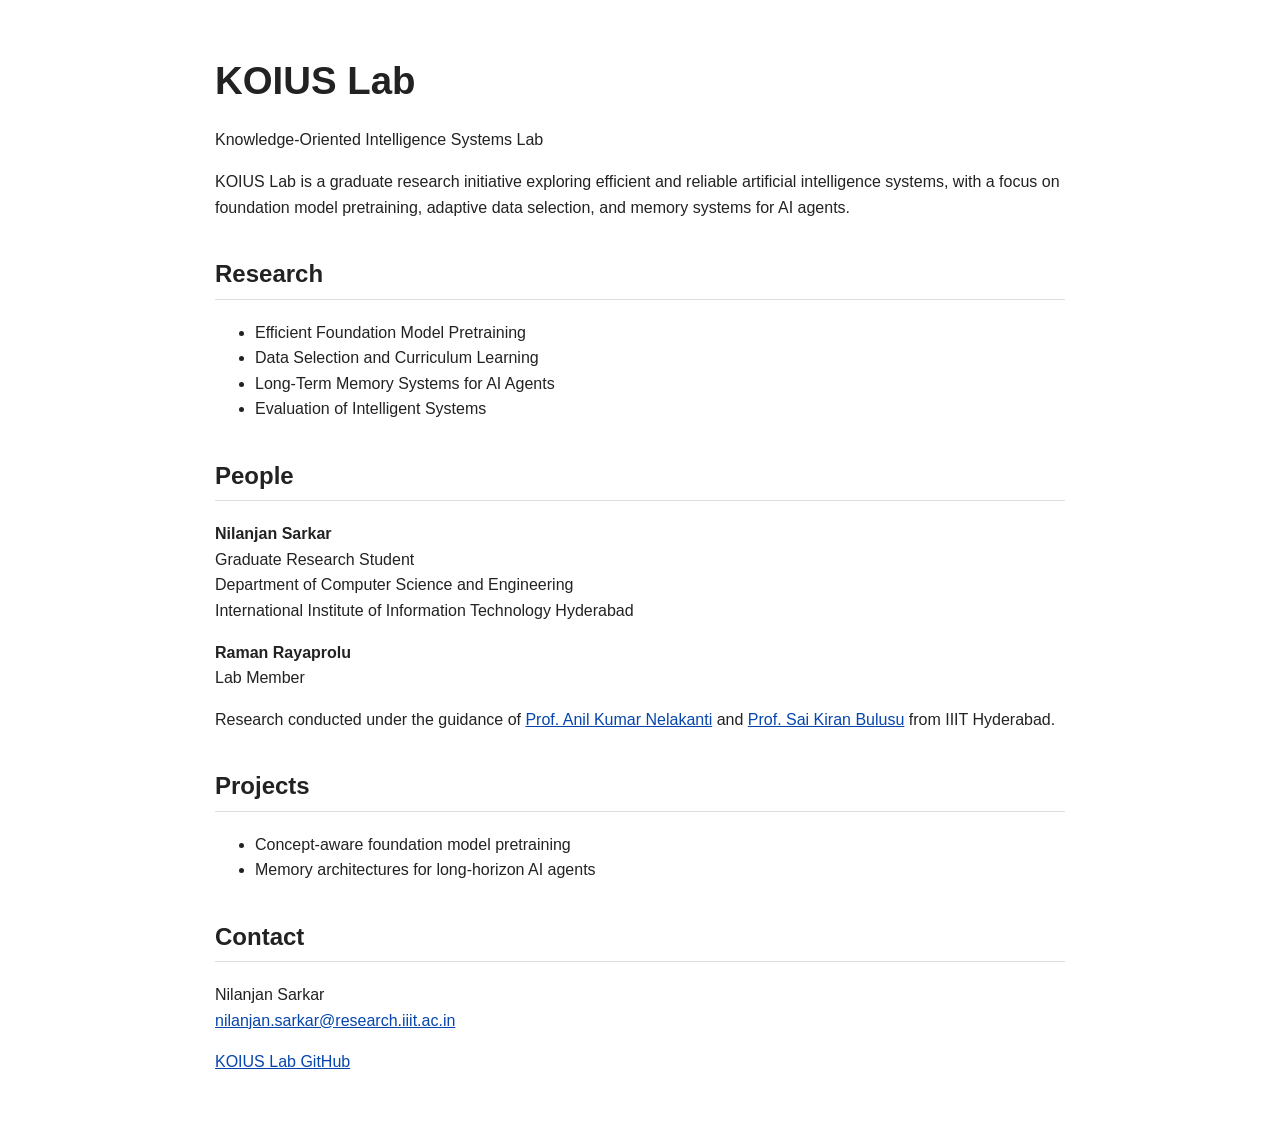
==== index.html @ c7ffd49b "Add public research contact email" ====
<!DOCTYPE html>
<html lang="en">
<head>
<meta charset="UTF-8">
<meta name="viewport" content="width=device-width, initial-scale=1.0">
<title>KOIUS Lab</title>
<link rel="stylesheet" href="style.css">
</head>
<body>
<main>
<h1>KOIUS Lab</h1>
<p>Knowledge-Oriented Intelligence Systems Lab</p>

<p>KOIUS Lab is a graduate research initiative exploring efficient and reliable artificial intelligence systems, with a focus on foundation model pretraining, adaptive data selection, and memory systems for AI agents.</p>

<h2>Research</h2>
<ul>
<li>Efficient Foundation Model Pretraining</li>
<li>Data Selection and Curriculum Learning</li>
<li>Long-Term Memory Systems for AI Agents</li>
<li>Evaluation of Intelligent Systems</li>
</ul>

<h2>People</h2>
<p><b>Nilanjan Sarkar</b><br>Graduate Research Student<br>Department of Computer Science and Engineering<br>International Institute of Information Technology Hyderabad</p>
<p><b>Raman Rayaprolu</b><br>Lab Member</p>

<p>Research conducted under the guidance of <a href="https://www.iiit.ac.in/faculty/anil-nelakanti/">Prof. Anil Kumar Nelakanti</a> and <a href="https://www.iiit.ac.in/faculty/saikiran-bulusu/">Prof. Sai Kiran Bulusu</a> from IIIT Hyderabad.</p>

<h2>Projects</h2>
<ul>
<li>Concept-aware foundation model pretraining</li>
<li>Memory architectures for long-horizon AI agents</li>
</ul>

<h2>Contact</h2>
<p>Nilanjan Sarkar<br>
<a href="mailto:nilanjan.sarkar@research.iiit.ac.in">nilanjan.sarkar@research.iiit.ac.in</a></p>

<p><a href="https://github.com/koius-lab">KOIUS Lab GitHub</a></p>
</main>
</body>
</html>
---- style.css ----
body {
    font-family: Arial, Helvetica, sans-serif;
    max-width: 850px;
    margin: 50px auto;
    padding: 0 25px;
    line-height: 1.6;
    color: #222;
}

h1 {
    font-size: 2.4rem;
    margin-bottom: 0;
}

h2 {
    margin-top: 35px;
    border-bottom: 1px solid #ddd;
    padding-bottom: 5px;
}

a {
    color: #0645ad;
}

.subtitle {
    color: #555;
}
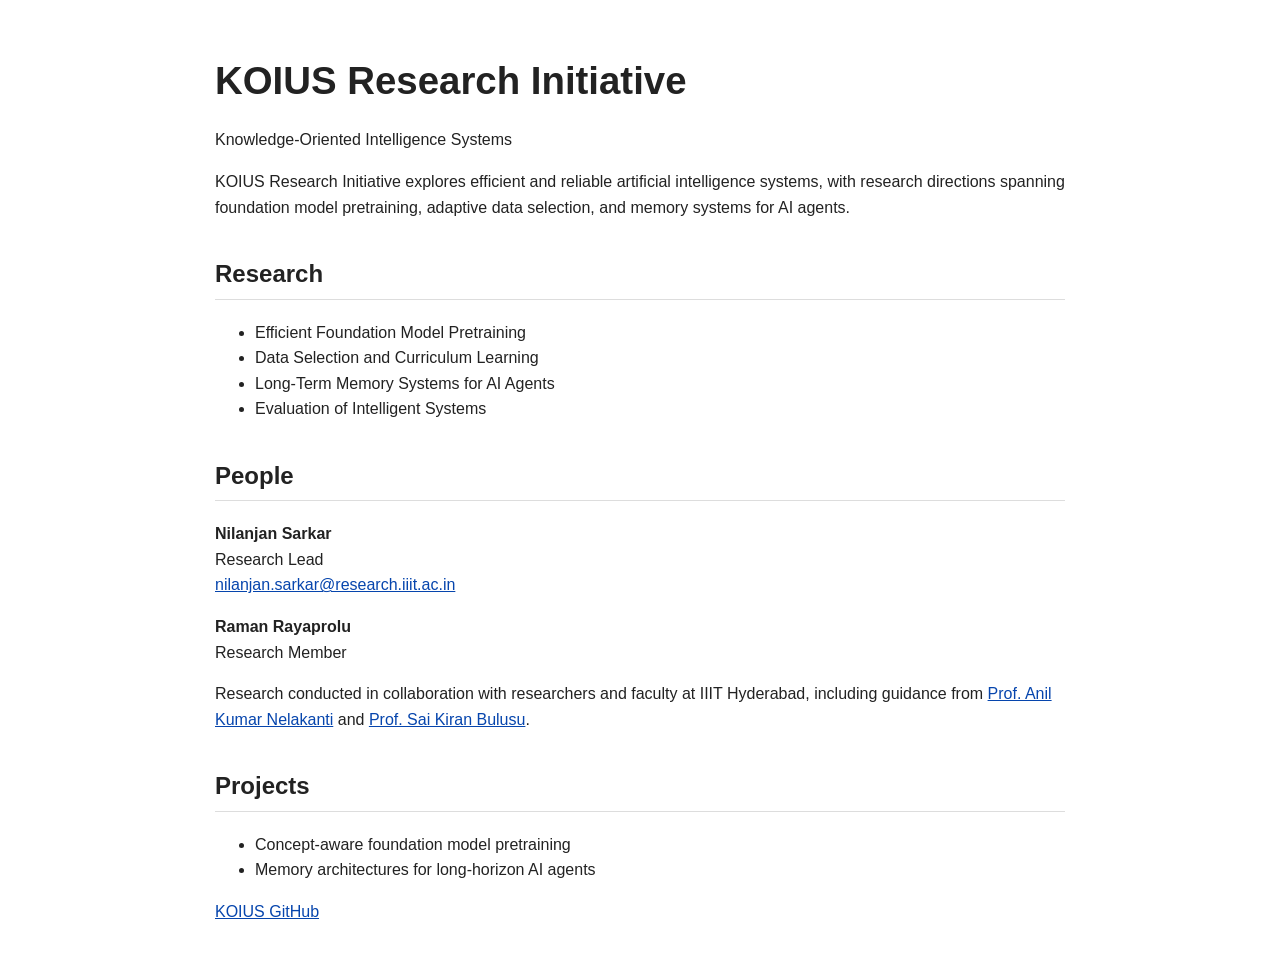
==== commit 7ca6aeff: "Update KOIUS identity as research initiative" ====
--- a/index.html
+++ b/index.html
@@ -3,15 +3,21 @@
 <head>
 <meta charset="UTF-8">
 <meta name="viewport" content="width=device-width, initial-scale=1.0">
-<title>KOIUS Lab</title>
+<title>KOIUS Research Initiative</title>
+<meta name="author" content="Nilanjan Sarkar">
+<meta name="description" content="KOIUS Research Initiative explores efficient foundation model pretraining, adaptive data selection, and memory systems for AI agents.">
 <link rel="stylesheet" href="style.css">
 </head>
 <body>
 <main>
-<h1>KOIUS Lab</h1>
-<p>Knowledge-Oriented Intelligence Systems Lab</p>
+<h1>KOIUS Research Initiative</h1>
+<p>Knowledge-Oriented Intelligence Systems</p>
 
-<p>KOIUS Lab is a graduate research initiative exploring efficient and reliable artificial intelligence systems, with a focus on foundation model pretraining, adaptive data selection, and memory systems for AI agents.</p>
+<p>
+KOIUS Research Initiative explores efficient and reliable artificial intelligence systems,
+with research directions spanning foundation model pretraining, adaptive data selection,
+and memory systems for AI agents.
+</p>
 
 <h2>Research</h2>
 <ul>
@@ -22,10 +28,19 @@
 </ul>
 
 <h2>People</h2>
-<p><b>Nilanjan Sarkar</b><br>Graduate Research Student<br>Department of Computer Science and Engineering<br>International Institute of Information Technology Hyderabad</p>
-<p><b>Raman Rayaprolu</b><br>Lab Member</p>
+<p><b>Nilanjan Sarkar</b><br>
+Research Lead<br>
+<a href="mailto:nilanjan.sarkar@research.iiit.ac.in">nilanjan.sarkar@research.iiit.ac.in</a></p>
 
-<p>Research conducted under the guidance of <a href="https://www.iiit.ac.in/faculty/anil-nelakanti/">Prof. Anil Kumar Nelakanti</a> and <a href="https://www.iiit.ac.in/faculty/saikiran-bulusu/">Prof. Sai Kiran Bulusu</a> from IIIT Hyderabad.</p>
+<p><b>Raman Rayaprolu</b><br>Research Member</p>
+
+<p>
+Research conducted in collaboration with researchers and faculty at IIIT Hyderabad,
+including guidance from
+<a href="https://www.iiit.ac.in/faculty/anil-nelakanti/">Prof. Anil Kumar Nelakanti</a>
+and
+<a href="https://www.iiit.ac.in/faculty/saikiran-bulusu/">Prof. Sai Kiran Bulusu</a>.
+</p>
 
 <h2>Projects</h2>
 <ul>
@@ -33,11 +48,7 @@
 <li>Memory architectures for long-horizon AI agents</li>
 </ul>
 
-<h2>Contact</h2>
-<p>Nilanjan Sarkar<br>
-<a href="mailto:nilanjan.sarkar@research.iiit.ac.in">nilanjan.sarkar@research.iiit.ac.in</a></p>
-
-<p><a href="https://github.com/koius-lab">KOIUS Lab GitHub</a></p>
+<p><a href="https://github.com/koius-lab">KOIUS GitHub</a></p>
 </main>
 </body>
 </html>
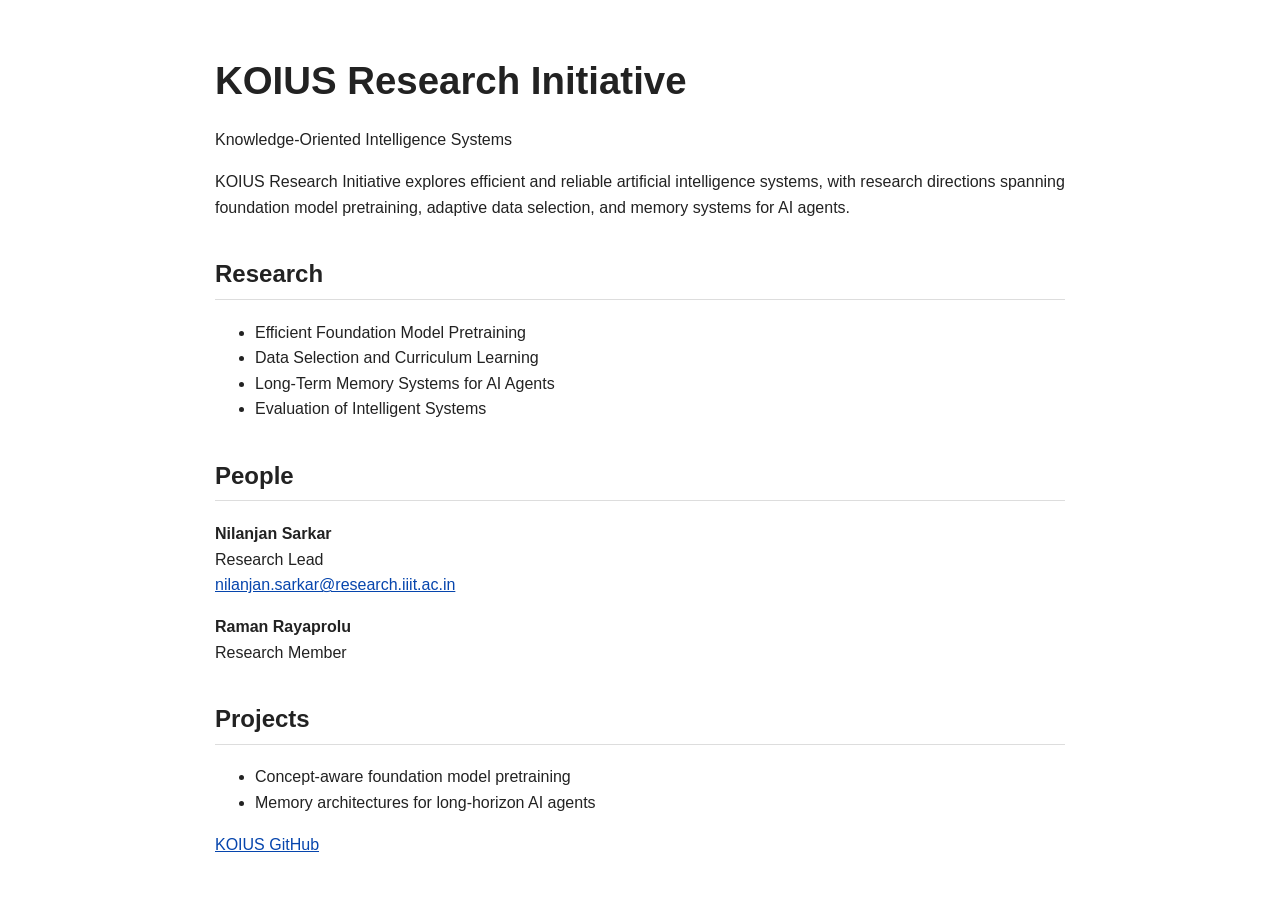
==== commit c6917937: "Remove faculty references from KOIUS homepage" ====
--- a/index.html
+++ b/index.html
@@ -34,14 +34,6 @@
 
 <p><b>Raman Rayaprolu</b><br>Research Member</p>
 
-<p>
-Research conducted in collaboration with researchers and faculty at IIIT Hyderabad,
-including guidance from
-<a href="https://www.iiit.ac.in/faculty/anil-nelakanti/">Prof. Anil Kumar Nelakanti</a>
-and
-<a href="https://www.iiit.ac.in/faculty/saikiran-bulusu/">Prof. Sai Kiran Bulusu</a>.
-</p>
-
 <h2>Projects</h2>
 <ul>
 <li>Concept-aware foundation model pretraining</li>
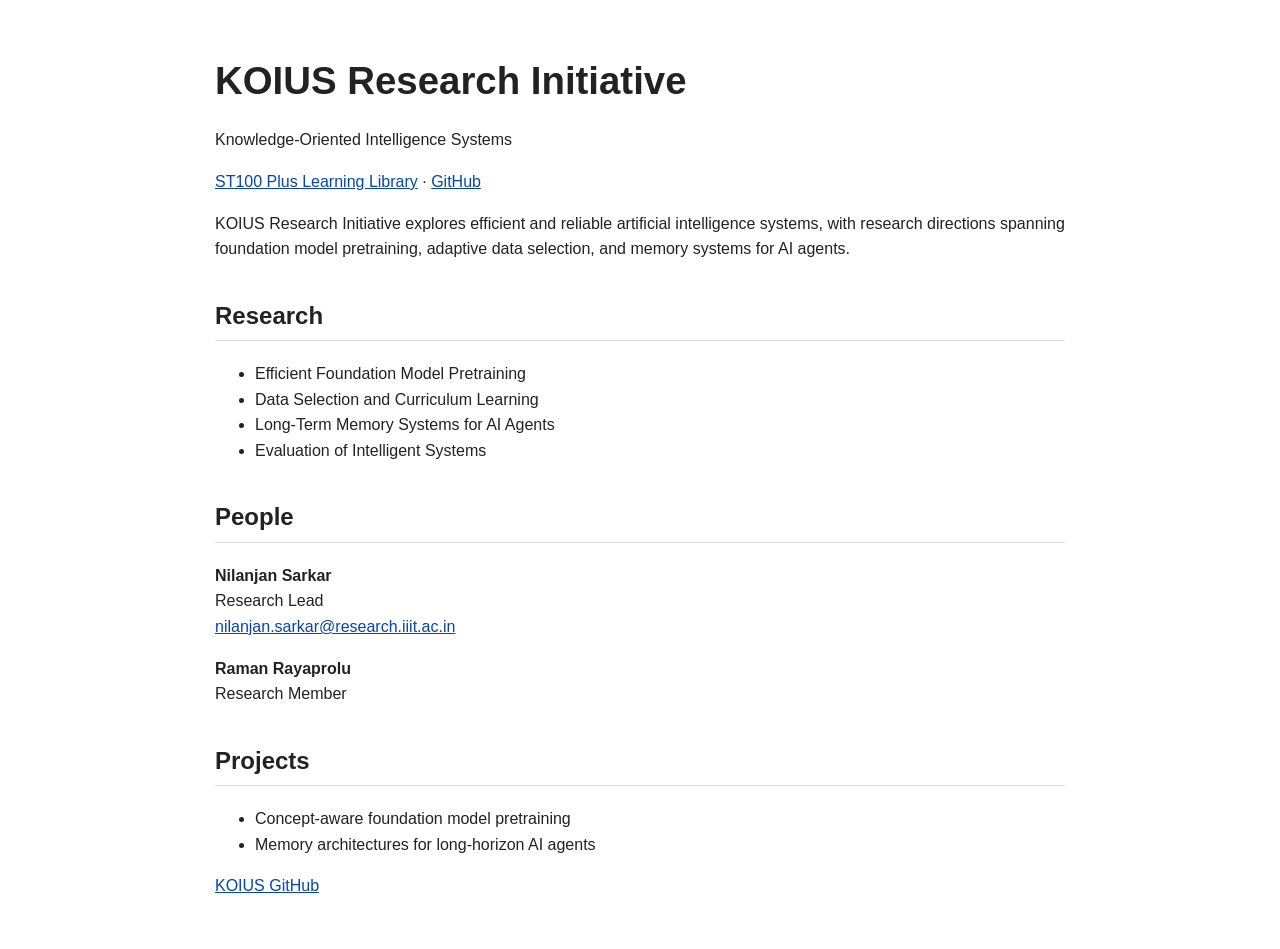
==== commit 4e2bd1d8: "Add ST100 Plus learning library to KOIUS navigation" ====
--- a/index.html
+++ b/index.html
@@ -12,6 +12,9 @@
 <main>
 <h1>KOIUS Research Initiative</h1>
 <p>Knowledge-Oriented Intelligence Systems</p>
+<nav aria-label="Site navigation">
+<p><a href="https://nilansa.github.io/" rel="noopener noreferrer">ST100 Plus Learning Library</a> · <a href="https://github.com/koius-lab" rel="noopener noreferrer">GitHub</a></p>
+</nav>
 
 <p>
 KOIUS Research Initiative explores efficient and reliable artificial intelligence systems,
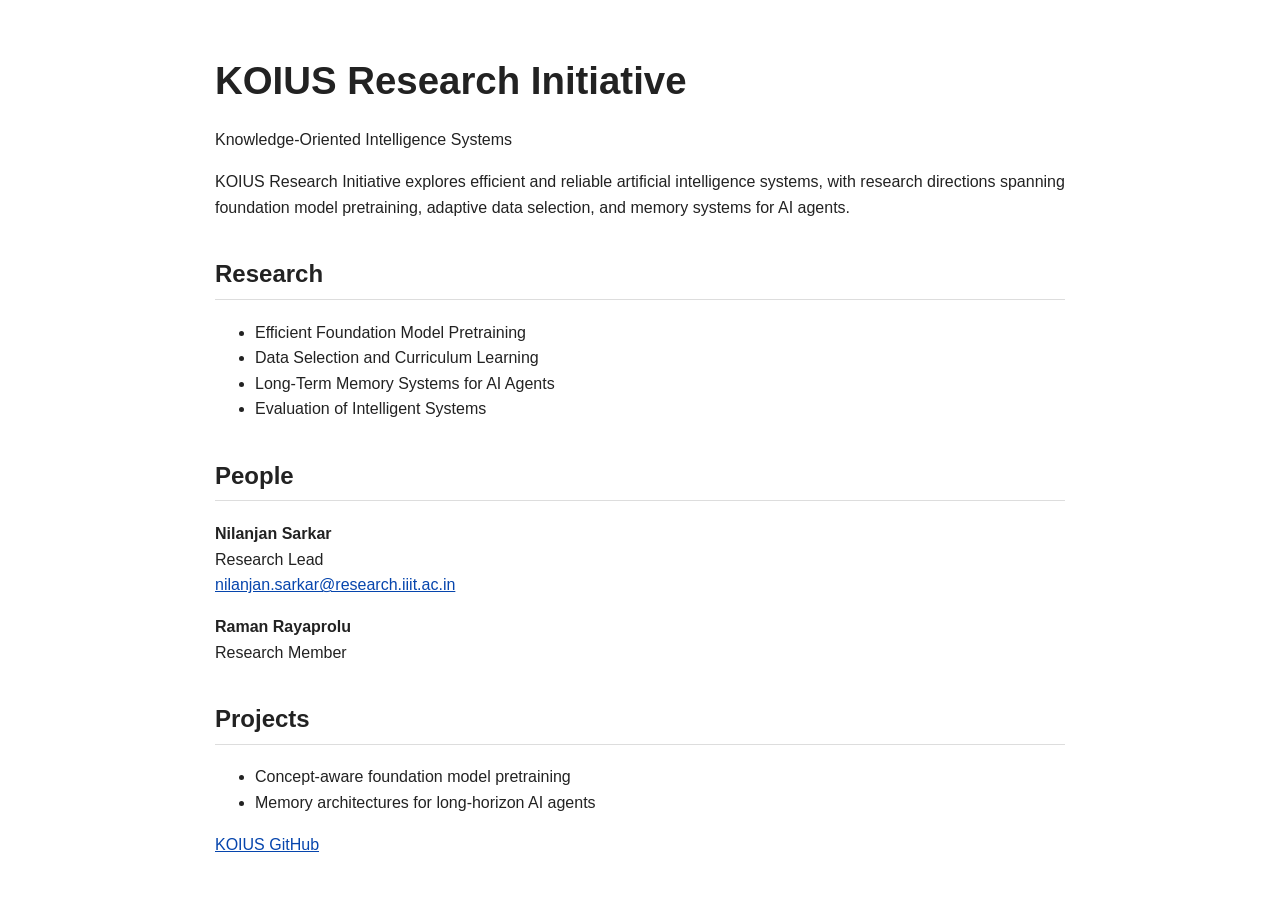
==== commit dec25cd6: "Remove ST100 library link from KOIUS lab homepage" ====
--- a/index.html
+++ b/index.html
@@ -12,9 +12,6 @@
 <main>
 <h1>KOIUS Research Initiative</h1>
 <p>Knowledge-Oriented Intelligence Systems</p>
-<nav aria-label="Site navigation">
-<p><a href="https://nilansa.github.io/" rel="noopener noreferrer">ST100 Plus Learning Library</a> · <a href="https://github.com/koius-lab" rel="noopener noreferrer">GitHub</a></p>
-</nav>
 
 <p>
 KOIUS Research Initiative explores efficient and reliable artificial intelligence systems,
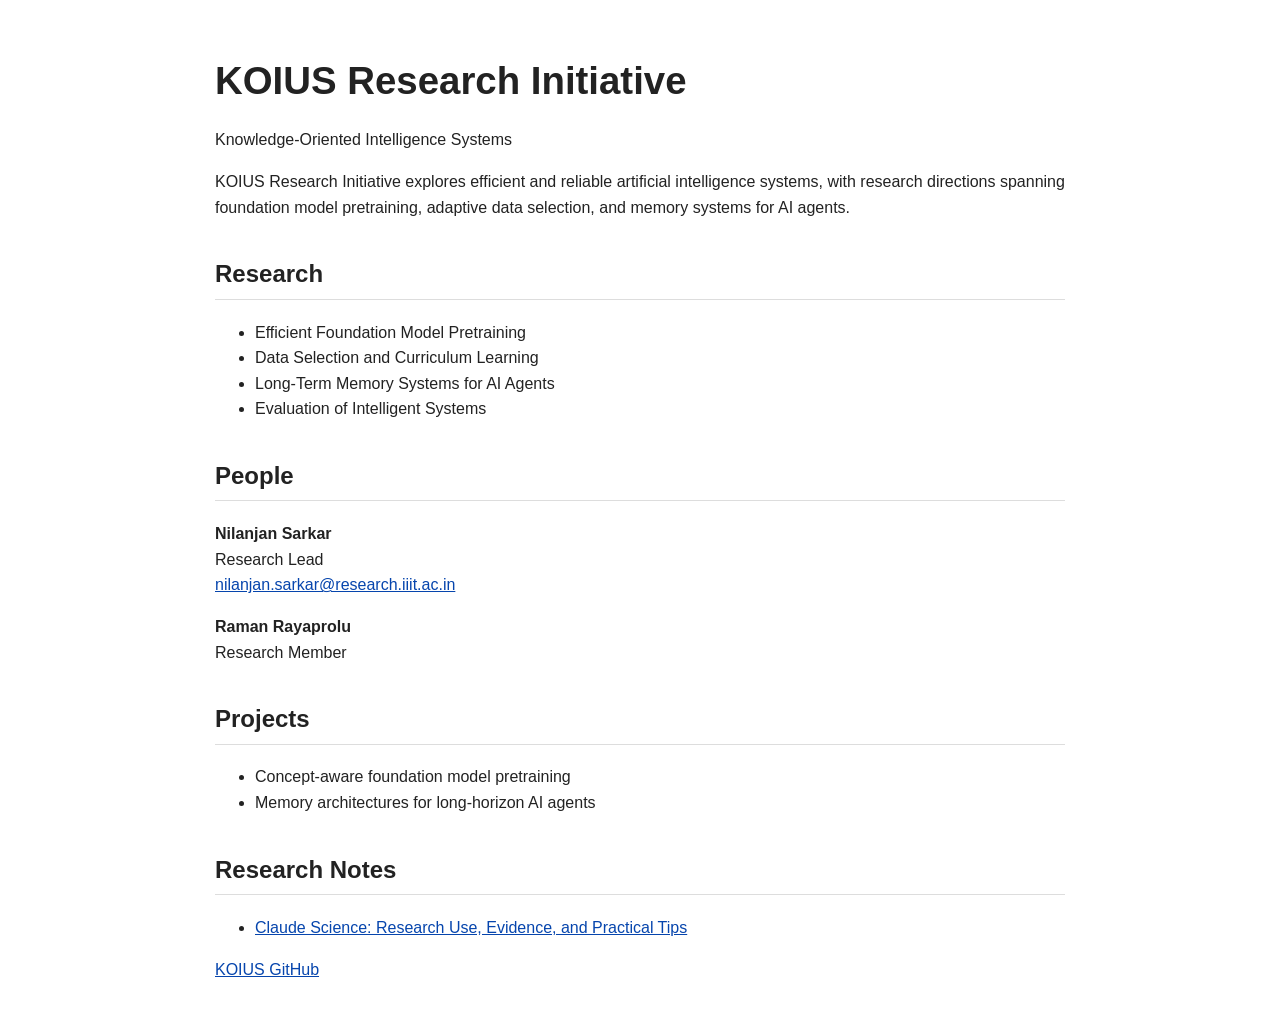
==== commit 24aaee0c: "Link Claude Science research notes from KOIUS homepage" ====
--- a/index.html
+++ b/index.html
@@ -40,6 +40,11 @@
 <li>Memory architectures for long-horizon AI agents</li>
 </ul>
 
+<h2>Research Notes</h2>
+<ul>
+<li><a href="claude-science/">Claude Science: Research Use, Evidence, and Practical Tips</a></li>
+</ul>
+
 <p><a href="https://github.com/koius-lab">KOIUS GitHub</a></p>
 </main>
 </body>
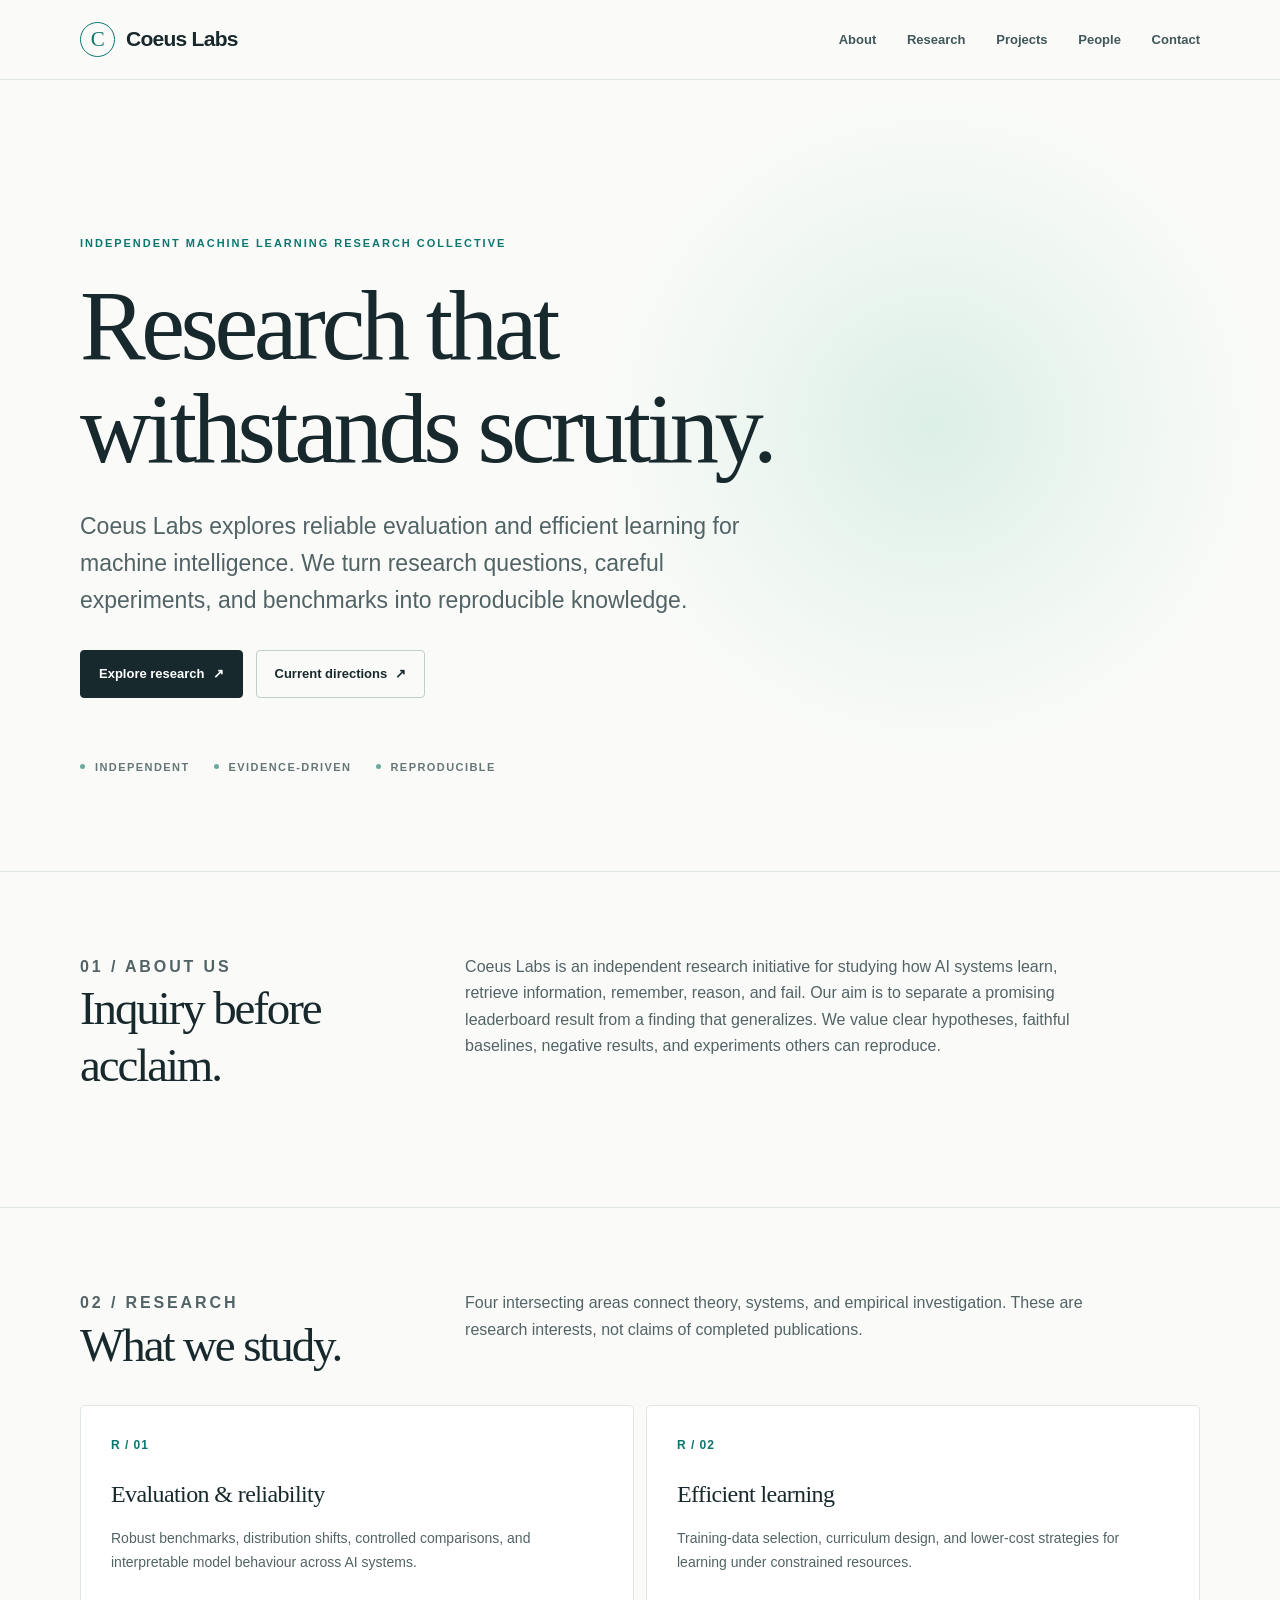
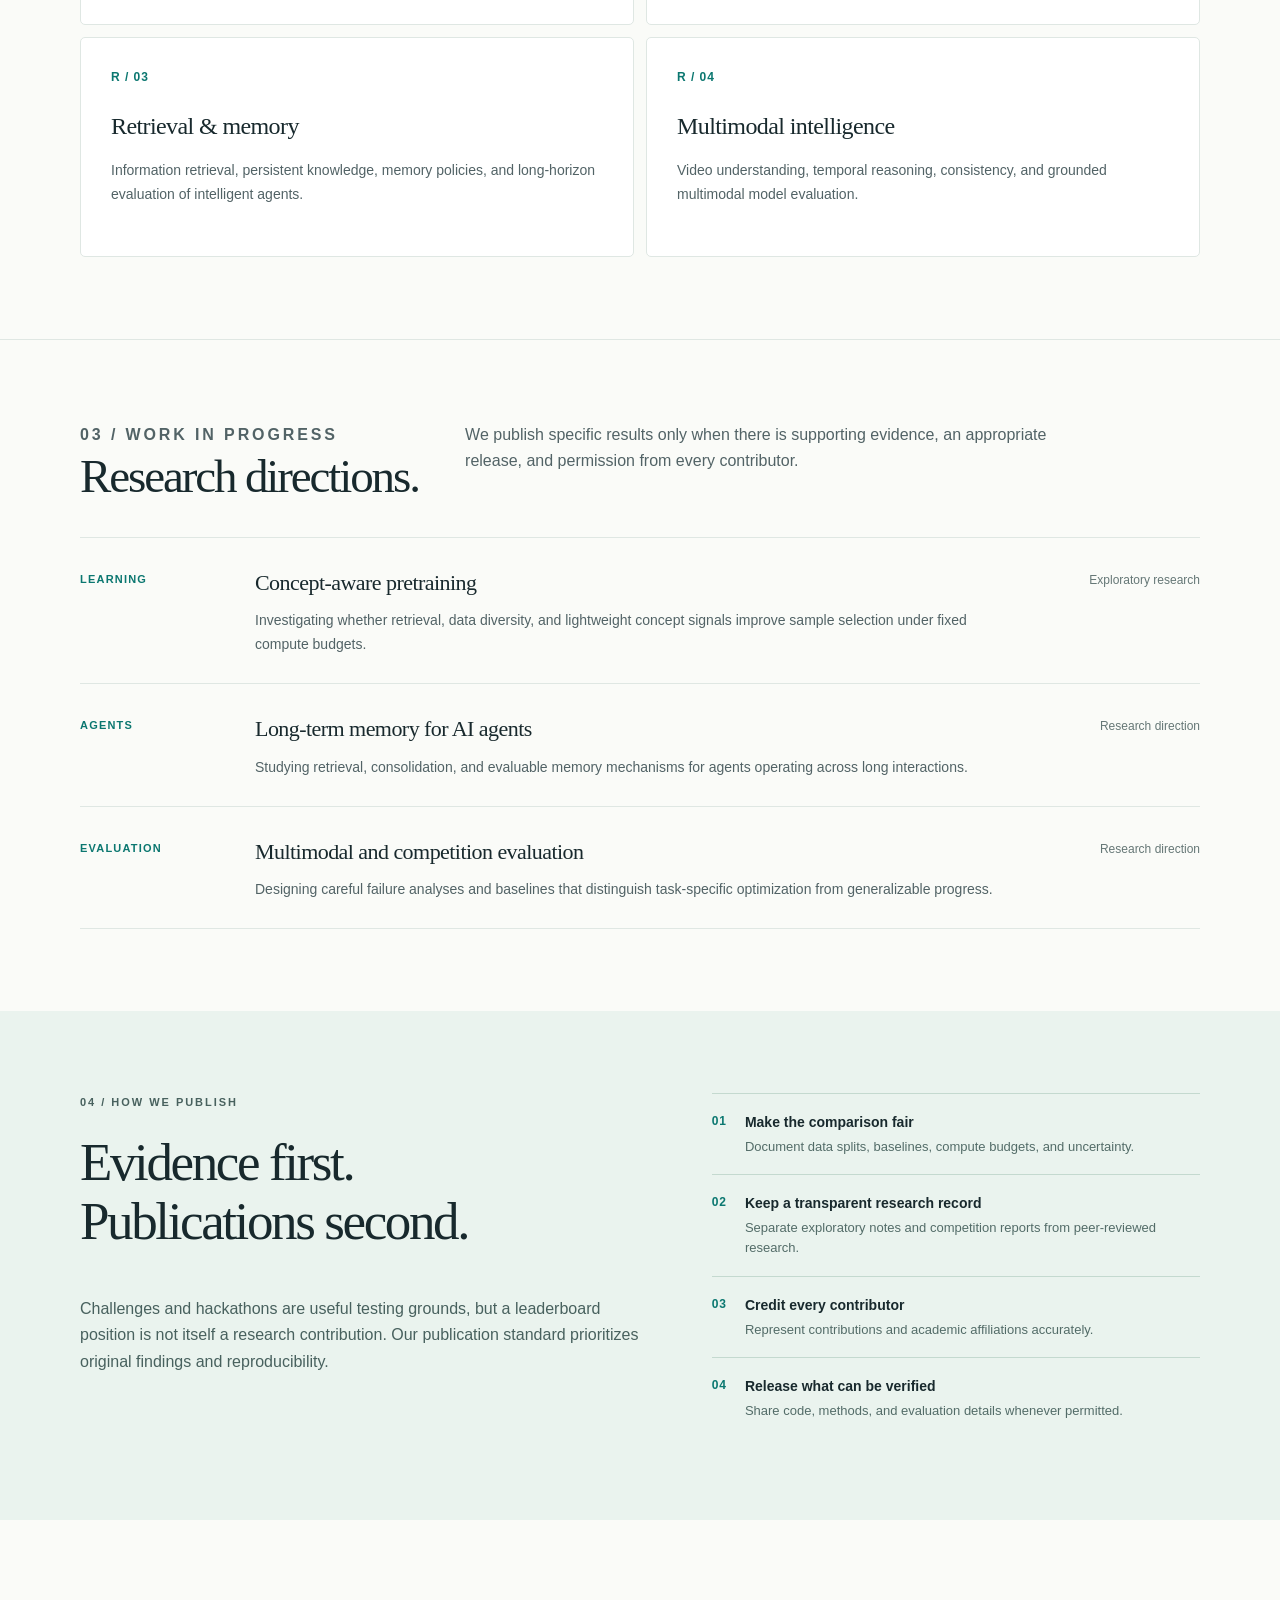
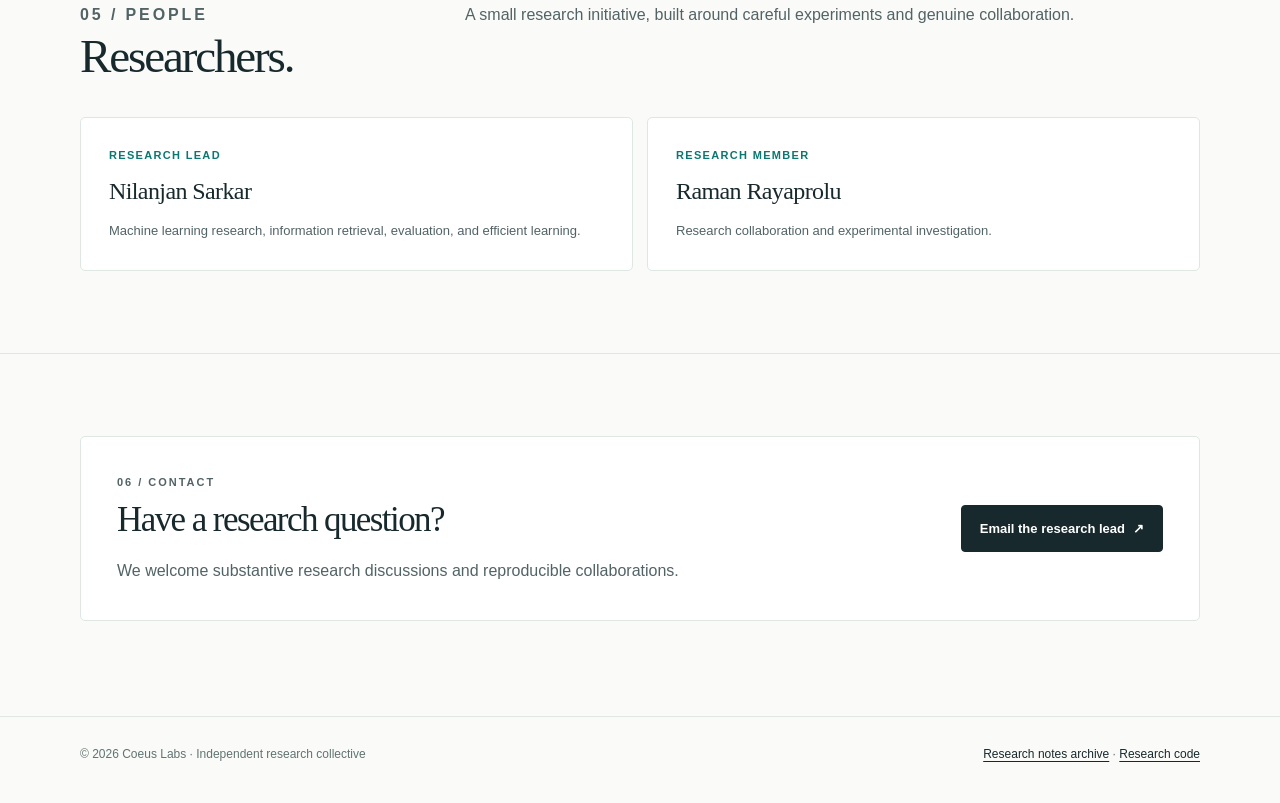
==== commit 600d6397: "Rebrand KOIUS research homepage as Coeus Labs" ====
--- a/index.html
+++ b/index.html
@@ -1,51 +1,191 @@
-<!DOCTYPE html>
+<!doctype html>
 <html lang="en">
 <head>
-<meta charset="UTF-8">
-<meta name="viewport" content="width=device-width, initial-scale=1.0">
-<title>KOIUS Research Initiative</title>
-<meta name="author" content="Nilanjan Sarkar">
-<meta name="description" content="KOIUS Research Initiative explores efficient foundation model pretraining, adaptive data selection, and memory systems for AI agents.">
-<link rel="stylesheet" href="style.css">
+  <meta charset="utf-8">
+  <meta name="viewport" content="width=device-width, initial-scale=1">
+  <meta name="color-scheme" content="light">
+  <meta name="theme-color" content="#fafbf8">
+  <meta name="description" content="Coeus Labs is an independent research collective exploring reliable evaluation, efficient learning, retrieval, memory, and multimodal AI.">
+  <meta property="og:type" content="website">
+  <meta property="og:title" content="Coeus Labs · Independent AI Research">
+  <meta property="og:description" content="Research that withstands scrutiny. Independent research in reliable evaluation and efficient machine intelligence.">
+  <meta property="og:url" content="https://nilansa.github.io/coeus-labs/">
+  <link rel="canonical" href="https://nilansa.github.io/coeus-labs/">
+  <title>Coeus Labs — Independent AI Research</title>
+  <style>
+    :root { --ink:#18292d; --muted:#526366; --soft:#fafbf8; --line:#dfe7e3; --accent:#0b7770; --accent-soft:#e9f5f0; --card:#fff; }
+    * { box-sizing:border-box; }
+    html { scroll-behavior:smooth; scroll-padding-top:6rem; }
+    body { margin:0; background:var(--soft); color:var(--ink); font:16px/1.65 -apple-system,BlinkMacSystemFont,"Segoe UI",Arial,sans-serif; -webkit-font-smoothing:antialiased; }
+    a { color:inherit; text-underline-offset:3px; }
+    a:focus-visible { outline:3px solid #72c9bb; outline-offset:4px; }
+    .skip { position:absolute; transform:translateY(-200%); left:12px; top:12px; z-index:50; background:#fff; padding:10px 14px; }
+    .skip:focus { transform:none; }
+    .container { width:min(1120px,calc(100% - 44px)); margin:0 auto; }
+    header { position:sticky; top:0; z-index:10; background:rgba(250,251,248,.94); backdrop-filter:blur(12px); border-bottom:1px solid var(--line); }
+    .nav { display:flex; align-items:center; justify-content:space-between; gap:18px; min-height:79px; }
+    .brand { text-decoration:none; display:inline-flex; gap:11px; align-items:center; font-weight:750; font-size:21px; letter-spacing:-.035em; white-space:nowrap; }
+    .mark { width:35px; height:35px; border:1.5px solid var(--accent); border-radius:50%; display:grid; place-items:center; font-family:Georgia,"Times New Roman",serif; font-size:21px; font-weight:500; color:var(--accent); line-height:1; }
+    .navlinks { display:flex; gap:clamp(13px,2.4vw,32px); align-items:center; flex-wrap:wrap; }
+    .navlinks a { font-size:13px; color:#41575a; text-decoration:none; font-weight:600; }
+    .navlinks a:hover { color:var(--accent); }
+    main { overflow:hidden; }
+    .hero { padding:clamp(78px,12vw,156px) 0 95px; position:relative; }
+    .hero:after { content:""; z-index:-1; position:absolute; top:0; right:-7%; width:min(59vw,690px); aspect-ratio:1; background:radial-gradient(circle,#dcefe7 0%,rgba(220,239,231,.35) 42%,transparent 69%); pointer-events:none; }
+    .eyebrow { font-size:11px; font-weight:800; text-transform:uppercase; letter-spacing:.18em; color:var(--accent); margin:0 0 22px; }
+    h1,h2,h3,p { margin-top:0; }
+    h1,h2,.serif { font-family:Georgia,"Times New Roman",serif; font-weight:500; letter-spacing:-.045em; }
+    h1 { max-width:900px; font-size:clamp(48px,7.7vw,100px); line-height:1.045; margin-bottom:28px; }
+    .hero-lead { font-size:clamp(18px,2.05vw,23px); line-height:1.62; max-width:700px; color:var(--muted); margin-bottom:31px; }
+    .actions { display:flex; align-items:center; flex-wrap:wrap; gap:13px; }
+    .action { font-size:13px; font-weight:700; display:inline-flex; align-items:center; gap:8px; min-height:46px; padding:12px 18px; border-radius:4px; text-decoration:none; border:1px solid #bfcfca; }
+    .action.primary { background:var(--ink); color:white; border-color:var(--ink); }
+    .action:hover { border-color:var(--accent); }
+    .hero-note { margin:60px 0 0; display:flex; flex-wrap:wrap; gap:24px; color:#647676; font-size:11px; text-transform:uppercase; font-weight:700; letter-spacing:.13em; }
+    .hero-note span:before { content:""; display:inline-block; width:5px; height:5px; border-radius:50%; background:#6aa99c; margin:0 10px 2px 0; }
+    section { padding:82px 0; }
+    .section-head { display:grid; grid-template-columns:minmax(210px, .95fr) minmax(0,2fr); gap:36px; align-items:start; margin-bottom:32px; }
+    .section-head h2 { font-size:clamp(30px,4vw,47px); line-height:1.2; margin-bottom:0; }
+    .section-head p { max-width:630px; color:var(--muted); font-size:16px; margin-bottom:0; }
+    .border-top { border-top:1px solid var(--line); }
+    .research-grid { display:grid; grid-template-columns:repeat(2,minmax(0,1fr)); gap:12px; }
+    .research-card { background:var(--card); border:1px solid var(--line); padding:30px; min-height:220px; border-radius:5px; transition:border-color .2s; }
+    .research-card:hover { border-color:#97c5b4; }
+    .number { font-size:12px; color:var(--accent); font-weight:700; font-variant-numeric:tabular-nums; display:block; margin-bottom:19px; letter-spacing:.08em; }
+    h3 { font-family:Georgia,"Times New Roman",serif; font-size:24px; letter-spacing:-.025em; font-weight:500; margin-bottom:12px; }
+    .research-card p, .project p, .people p { color:var(--muted); margin-bottom:0; font-size:14px; line-height:1.72; }
+    .project-list { border-top:1px solid var(--line); }
+    .project { display:grid; grid-template-columns:150px minmax(0,1fr) 175px; align-items:start; gap:25px; padding:27px 0; border-bottom:1px solid var(--line); }
+    .project .label { color:var(--accent); font-size:11px; font-weight:750; text-transform:uppercase; letter-spacing:.11em; padding-top:5px; }
+    .project h3 { margin-bottom:7px; font-size:22px; }
+    .project .status { color:#657776; font-size:12px; text-align:right; padding-top:6px; }
+    .principles { background:#eaf3ee; }
+    .principles-layout { display:grid; grid-template-columns:1.15fr 1fr; gap:70px; }
+    .principles h2 { font-size:clamp(34px,4.5vw,53px); line-height:1.12; }
+    .principles p { color:#48615e; max-width:590px; }
+    .principle { border-top:1px solid #c4d9cf; padding:17px 0; display:flex; gap:18px; align-items:flex-start; }
+    .principle strong { display:block; font-size:14px; margin-bottom:3px; }
+    .principle small { display:block; color:#536c68; font-size:13px; line-height:1.55; }
+    .principle .number { margin:1px 0 0; }
+    .people { display:grid; grid-template-columns:repeat(2,minmax(0,1fr)); gap:14px; }
+    .person { border:1px solid var(--line); background:#fff; padding:28px; border-radius:5px; }
+    .person small { display:block; text-transform:uppercase; font-size:11px; letter-spacing:.12em; color:var(--accent); margin-bottom:8px; font-weight:700; }
+    .person h3 { margin-bottom:8px; }
+    .person p { font-size:13px; }
+    .contact { padding-bottom:95px; }
+    .contact-box { display:flex; justify-content:space-between; gap:24px; align-items:center; padding:36px; border:1px solid var(--line); border-radius:5px; background:#fff; }
+    .contact-box h2 { font-size:35px; margin-bottom:9px; }
+    .contact-box p { color:var(--muted); margin:0; }
+    footer { border-top:1px solid var(--line); padding:28px 0 38px; color:#617371; font-size:12px; }
+    footer .container { display:flex; justify-content:space-between; gap:18px; flex-wrap:wrap; }
+    footer a { color:var(--ink); }
+    @media (max-width:750px) {
+      .nav { align-items:flex-start; padding:14px 0; flex-direction:column; gap:11px; }
+      .navlinks { gap:16px; }
+      .hero { padding:78px 0 68px; }
+      section { padding:62px 0; }
+      .section-head,.principles-layout { grid-template-columns:1fr; gap:18px; }
+      .research-grid,.people { grid-template-columns:1fr; }
+      .project { grid-template-columns:1fr; gap:5px; }
+      .project .status { text-align:left; padding:1px 0 0; }
+      .research-card { min-height:unset; }
+      .contact-box { align-items:flex-start; flex-direction:column; padding:26px; }
+    }
+    @media (prefers-reduced-motion:reduce) { html { scroll-behavior:auto; } .research-card { transition:none; } }
+  </style>
 </head>
 <body>
-<main>
-<h1>KOIUS Research Initiative</h1>
-<p>Knowledge-Oriented Intelligence Systems</p>
-
-<p>
-KOIUS Research Initiative explores efficient and reliable artificial intelligence systems,
-with research directions spanning foundation model pretraining, adaptive data selection,
-and memory systems for AI agents.
-</p>
-
-<h2>Research</h2>
-<ul>
-<li>Efficient Foundation Model Pretraining</li>
-<li>Data Selection and Curriculum Learning</li>
-<li>Long-Term Memory Systems for AI Agents</li>
-<li>Evaluation of Intelligent Systems</li>
-</ul>
-
-<h2>People</h2>
-<p><b>Nilanjan Sarkar</b><br>
-Research Lead<br>
-<a href="mailto:nilanjan.sarkar@research.iiit.ac.in">nilanjan.sarkar@research.iiit.ac.in</a></p>
-
-<p><b>Raman Rayaprolu</b><br>Research Member</p>
-
-<h2>Projects</h2>
-<ul>
-<li>Concept-aware foundation model pretraining</li>
-<li>Memory architectures for long-horizon AI agents</li>
-</ul>
-
-<h2>Research Notes</h2>
-<ul>
-<li><a href="claude-science/">Claude Science: Research Use, Evidence, and Practical Tips</a></li>
-</ul>
-
-<p><a href="https://github.com/koius-lab">KOIUS GitHub</a></p>
-</main>
+  <a href="#main" class="skip">Skip to content</a>
+  <header>
+    <div class="container nav">
+      <a class="brand" href="./" aria-label="Coeus Labs home"><span class="mark" aria-hidden="true">C</span><span>Coeus Labs</span></a>
+      <nav class="navlinks" aria-label="Primary navigation">
+        <a href="#about">About</a><a href="#research">Research</a><a href="#projects">Projects</a><a href="#people">People</a><a href="#contact">Contact</a>
+      </nav>
+    </div>
+  </header>
+  <main id="main">
+    <div class="container">
+      <div class="hero">
+        <p class="eyebrow">Independent machine learning research collective</p>
+        <h1>Research that<br>withstands scrutiny.</h1>
+        <p class="hero-lead">Coeus Labs explores reliable evaluation and efficient learning for machine intelligence. We turn research questions, careful experiments, and benchmarks into reproducible knowledge.</p>
+        <div class="actions">
+          <a class="action primary" href="#research">Explore research <span aria-hidden="true">↗</span></a>
+          <a class="action" href="#projects">Current directions <span aria-hidden="true">↗</span></a>
+        </div>
+        <div class="hero-note" aria-label="Our focus"><span>Independent</span><span>Evidence-driven</span><span>Reproducible</span></div>
+      </div>
+    </div>
+    <section class="border-top" id="about">
+      <div class="container section-head">
+        <div><p class="eyebrow">01 / About us</p><h2>Inquiry before acclaim.</h2></div>
+        <p>Coeus Labs is an independent research initiative for studying how AI systems learn, retrieve information, remember, reason, and fail. Our aim is to separate a promising leaderboard result from a finding that generalizes. We value clear hypotheses, faithful baselines, negative results, and experiments others can reproduce.</p>
+      </div>
+    </section>
+    <section class="border-top" id="research">
+      <div class="container">
+        <div class="section-head">
+          <div><p class="eyebrow">02 / Research</p><h2>What we study.</h2></div>
+          <p>Four intersecting areas connect theory, systems, and empirical investigation. These are research interests, not claims of completed publications.</p>
+        </div>
+        <div class="research-grid">
+          <article class="research-card"><span class="number">R / 01</span><h3>Evaluation &amp; reliability</h3><p>Robust benchmarks, distribution shifts, controlled comparisons, and interpretable model behaviour across AI systems.</p></article>
+          <article class="research-card"><span class="number">R / 02</span><h3>Efficient learning</h3><p>Training-data selection, curriculum design, and lower-cost strategies for learning under constrained resources.</p></article>
+          <article class="research-card"><span class="number">R / 03</span><h3>Retrieval &amp; memory</h3><p>Information retrieval, persistent knowledge, memory policies, and long-horizon evaluation of intelligent agents.</p></article>
+          <article class="research-card"><span class="number">R / 04</span><h3>Multimodal intelligence</h3><p>Video understanding, temporal reasoning, consistency, and grounded multimodal model evaluation.</p></article>
+        </div>
+      </div>
+    </section>
+    <section class="border-top" id="projects">
+      <div class="container">
+        <div class="section-head">
+          <div><p class="eyebrow">03 / Work in progress</p><h2>Research directions.</h2></div>
+          <p>We publish specific results only when there is supporting evidence, an appropriate release, and permission from every contributor.</p>
+        </div>
+        <div class="project-list">
+          <article class="project"><span class="label">Learning</span><div><h3>Concept-aware pretraining</h3><p>Investigating whether retrieval, data diversity, and lightweight concept signals improve sample selection under fixed compute budgets.</p></div><span class="status">Exploratory research</span></article>
+          <article class="project"><span class="label">Agents</span><div><h3>Long-term memory for AI agents</h3><p>Studying retrieval, consolidation, and evaluable memory mechanisms for agents operating across long interactions.</p></div><span class="status">Research direction</span></article>
+          <article class="project"><span class="label">Evaluation</span><div><h3>Multimodal and competition evaluation</h3><p>Designing careful failure analyses and baselines that distinguish task-specific optimization from generalizable progress.</p></div><span class="status">Research direction</span></article>
+        </div>
+      </div>
+    </section>
+    <section class="principles" id="standards">
+      <div class="container principles-layout">
+        <div>
+          <p class="eyebrow">04 / How we publish</p>
+          <h2>Evidence first.<br>Publications second.</h2>
+          <p>Challenges and hackathons are useful testing grounds, but a leaderboard position is not itself a research contribution. Our publication standard prioritizes original findings and reproducibility.</p>
+        </div>
+        <div>
+          <div class="principle"><span class="number">01</span><div><strong>Make the comparison fair</strong><small>Document data splits, baselines, compute budgets, and uncertainty.</small></div></div>
+          <div class="principle"><span class="number">02</span><div><strong>Keep a transparent research record</strong><small>Separate exploratory notes and competition reports from peer-reviewed research.</small></div></div>
+          <div class="principle"><span class="number">03</span><div><strong>Credit every contributor</strong><small>Represent contributions and academic affiliations accurately.</small></div></div>
+          <div class="principle"><span class="number">04</span><div><strong>Release what can be verified</strong><small>Share code, methods, and evaluation details whenever permitted.</small></div></div>
+        </div>
+      </div>
+    </section>
+    <section id="people">
+      <div class="container">
+        <div class="section-head"><div><p class="eyebrow">05 / People</p><h2>Researchers.</h2></div><p>A small research initiative, built around careful experiments and genuine collaboration.</p></div>
+        <div class="people">
+          <article class="person"><small>Research lead</small><h3>Nilanjan Sarkar</h3><p>Machine learning research, information retrieval, evaluation, and efficient learning.</p></article>
+          <article class="person"><small>Research member</small><h3>Raman Rayaprolu</h3><p>Research collaboration and experimental investigation.</p></article>
+        </div>
+      </div>
+    </section>
+    <section id="contact" class="border-top contact">
+      <div class="container contact-box">
+        <div><p class="eyebrow">06 / Contact</p><h2>Have a research question?</h2><p>We welcome substantive research discussions and reproducible collaborations.</p></div>
+        <a class="action primary" href="mailto:nilanjan.sarkar@research.iiit.ac.in">Email the research lead <span aria-hidden="true">↗</span></a>
+      </div>
+    </section>
+  </main>
+  <footer>
+    <div class="container">
+      <span>© 2026 Coeus Labs · Independent research collective</span>
+      <span><a href="https://koius-lab.github.io/claude-science/">Research notes archive</a> · <a href="https://github.com/koius-lab">Research code</a></span>
+    </div>
+  </footer>
 </body>
 </html>
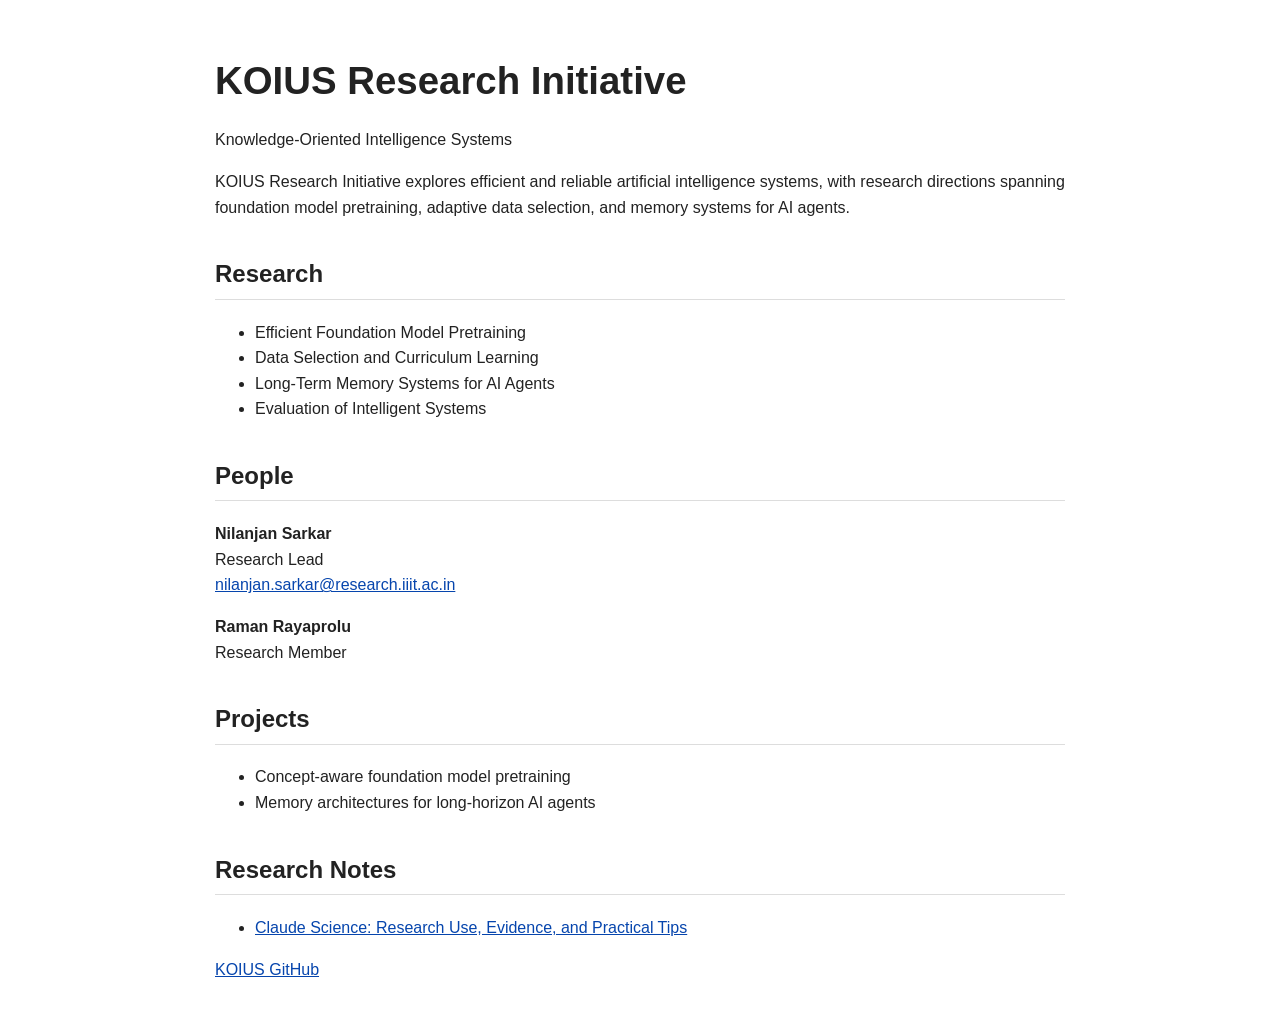
==== commit bf5b0e9a: "Restore original KOIUS site independently of Coeus Labs" ====
--- a/index.html
+++ b/index.html
@@ -1,191 +1,51 @@
-<!doctype html>
+<!DOCTYPE html>
 <html lang="en">
 <head>
-  <meta charset="utf-8">
-  <meta name="viewport" content="width=device-width, initial-scale=1">
-  <meta name="color-scheme" content="light">
-  <meta name="theme-color" content="#fafbf8">
-  <meta name="description" content="Coeus Labs is an independent research collective exploring reliable evaluation, efficient learning, retrieval, memory, and multimodal AI.">
-  <meta property="og:type" content="website">
-  <meta property="og:title" content="Coeus Labs · Independent AI Research">
-  <meta property="og:description" content="Research that withstands scrutiny. Independent research in reliable evaluation and efficient machine intelligence.">
-  <meta property="og:url" content="https://nilansa.github.io/coeus-labs/">
-  <link rel="canonical" href="https://nilansa.github.io/coeus-labs/">
-  <title>Coeus Labs — Independent AI Research</title>
-  <style>
-    :root { --ink:#18292d; --muted:#526366; --soft:#fafbf8; --line:#dfe7e3; --accent:#0b7770; --accent-soft:#e9f5f0; --card:#fff; }
-    * { box-sizing:border-box; }
-    html { scroll-behavior:smooth; scroll-padding-top:6rem; }
-    body { margin:0; background:var(--soft); color:var(--ink); font:16px/1.65 -apple-system,BlinkMacSystemFont,"Segoe UI",Arial,sans-serif; -webkit-font-smoothing:antialiased; }
-    a { color:inherit; text-underline-offset:3px; }
-    a:focus-visible { outline:3px solid #72c9bb; outline-offset:4px; }
-    .skip { position:absolute; transform:translateY(-200%); left:12px; top:12px; z-index:50; background:#fff; padding:10px 14px; }
-    .skip:focus { transform:none; }
-    .container { width:min(1120px,calc(100% - 44px)); margin:0 auto; }
-    header { position:sticky; top:0; z-index:10; background:rgba(250,251,248,.94); backdrop-filter:blur(12px); border-bottom:1px solid var(--line); }
-    .nav { display:flex; align-items:center; justify-content:space-between; gap:18px; min-height:79px; }
-    .brand { text-decoration:none; display:inline-flex; gap:11px; align-items:center; font-weight:750; font-size:21px; letter-spacing:-.035em; white-space:nowrap; }
-    .mark { width:35px; height:35px; border:1.5px solid var(--accent); border-radius:50%; display:grid; place-items:center; font-family:Georgia,"Times New Roman",serif; font-size:21px; font-weight:500; color:var(--accent); line-height:1; }
-    .navlinks { display:flex; gap:clamp(13px,2.4vw,32px); align-items:center; flex-wrap:wrap; }
-    .navlinks a { font-size:13px; color:#41575a; text-decoration:none; font-weight:600; }
-    .navlinks a:hover { color:var(--accent); }
-    main { overflow:hidden; }
-    .hero { padding:clamp(78px,12vw,156px) 0 95px; position:relative; }
-    .hero:after { content:""; z-index:-1; position:absolute; top:0; right:-7%; width:min(59vw,690px); aspect-ratio:1; background:radial-gradient(circle,#dcefe7 0%,rgba(220,239,231,.35) 42%,transparent 69%); pointer-events:none; }
-    .eyebrow { font-size:11px; font-weight:800; text-transform:uppercase; letter-spacing:.18em; color:var(--accent); margin:0 0 22px; }
-    h1,h2,h3,p { margin-top:0; }
-    h1,h2,.serif { font-family:Georgia,"Times New Roman",serif; font-weight:500; letter-spacing:-.045em; }
-    h1 { max-width:900px; font-size:clamp(48px,7.7vw,100px); line-height:1.045; margin-bottom:28px; }
-    .hero-lead { font-size:clamp(18px,2.05vw,23px); line-height:1.62; max-width:700px; color:var(--muted); margin-bottom:31px; }
-    .actions { display:flex; align-items:center; flex-wrap:wrap; gap:13px; }
-    .action { font-size:13px; font-weight:700; display:inline-flex; align-items:center; gap:8px; min-height:46px; padding:12px 18px; border-radius:4px; text-decoration:none; border:1px solid #bfcfca; }
-    .action.primary { background:var(--ink); color:white; border-color:var(--ink); }
-    .action:hover { border-color:var(--accent); }
-    .hero-note { margin:60px 0 0; display:flex; flex-wrap:wrap; gap:24px; color:#647676; font-size:11px; text-transform:uppercase; font-weight:700; letter-spacing:.13em; }
-    .hero-note span:before { content:""; display:inline-block; width:5px; height:5px; border-radius:50%; background:#6aa99c; margin:0 10px 2px 0; }
-    section { padding:82px 0; }
-    .section-head { display:grid; grid-template-columns:minmax(210px, .95fr) minmax(0,2fr); gap:36px; align-items:start; margin-bottom:32px; }
-    .section-head h2 { font-size:clamp(30px,4vw,47px); line-height:1.2; margin-bottom:0; }
-    .section-head p { max-width:630px; color:var(--muted); font-size:16px; margin-bottom:0; }
-    .border-top { border-top:1px solid var(--line); }
-    .research-grid { display:grid; grid-template-columns:repeat(2,minmax(0,1fr)); gap:12px; }
-    .research-card { background:var(--card); border:1px solid var(--line); padding:30px; min-height:220px; border-radius:5px; transition:border-color .2s; }
-    .research-card:hover { border-color:#97c5b4; }
-    .number { font-size:12px; color:var(--accent); font-weight:700; font-variant-numeric:tabular-nums; display:block; margin-bottom:19px; letter-spacing:.08em; }
-    h3 { font-family:Georgia,"Times New Roman",serif; font-size:24px; letter-spacing:-.025em; font-weight:500; margin-bottom:12px; }
-    .research-card p, .project p, .people p { color:var(--muted); margin-bottom:0; font-size:14px; line-height:1.72; }
-    .project-list { border-top:1px solid var(--line); }
-    .project { display:grid; grid-template-columns:150px minmax(0,1fr) 175px; align-items:start; gap:25px; padding:27px 0; border-bottom:1px solid var(--line); }
-    .project .label { color:var(--accent); font-size:11px; font-weight:750; text-transform:uppercase; letter-spacing:.11em; padding-top:5px; }
-    .project h3 { margin-bottom:7px; font-size:22px; }
-    .project .status { color:#657776; font-size:12px; text-align:right; padding-top:6px; }
-    .principles { background:#eaf3ee; }
-    .principles-layout { display:grid; grid-template-columns:1.15fr 1fr; gap:70px; }
-    .principles h2 { font-size:clamp(34px,4.5vw,53px); line-height:1.12; }
-    .principles p { color:#48615e; max-width:590px; }
-    .principle { border-top:1px solid #c4d9cf; padding:17px 0; display:flex; gap:18px; align-items:flex-start; }
-    .principle strong { display:block; font-size:14px; margin-bottom:3px; }
-    .principle small { display:block; color:#536c68; font-size:13px; line-height:1.55; }
-    .principle .number { margin:1px 0 0; }
-    .people { display:grid; grid-template-columns:repeat(2,minmax(0,1fr)); gap:14px; }
-    .person { border:1px solid var(--line); background:#fff; padding:28px; border-radius:5px; }
-    .person small { display:block; text-transform:uppercase; font-size:11px; letter-spacing:.12em; color:var(--accent); margin-bottom:8px; font-weight:700; }
-    .person h3 { margin-bottom:8px; }
-    .person p { font-size:13px; }
-    .contact { padding-bottom:95px; }
-    .contact-box { display:flex; justify-content:space-between; gap:24px; align-items:center; padding:36px; border:1px solid var(--line); border-radius:5px; background:#fff; }
-    .contact-box h2 { font-size:35px; margin-bottom:9px; }
-    .contact-box p { color:var(--muted); margin:0; }
-    footer { border-top:1px solid var(--line); padding:28px 0 38px; color:#617371; font-size:12px; }
-    footer .container { display:flex; justify-content:space-between; gap:18px; flex-wrap:wrap; }
-    footer a { color:var(--ink); }
-    @media (max-width:750px) {
-      .nav { align-items:flex-start; padding:14px 0; flex-direction:column; gap:11px; }
-      .navlinks { gap:16px; }
-      .hero { padding:78px 0 68px; }
-      section { padding:62px 0; }
-      .section-head,.principles-layout { grid-template-columns:1fr; gap:18px; }
-      .research-grid,.people { grid-template-columns:1fr; }
-      .project { grid-template-columns:1fr; gap:5px; }
-      .project .status { text-align:left; padding:1px 0 0; }
-      .research-card { min-height:unset; }
-      .contact-box { align-items:flex-start; flex-direction:column; padding:26px; }
-    }
-    @media (prefers-reduced-motion:reduce) { html { scroll-behavior:auto; } .research-card { transition:none; } }
-  </style>
+<meta charset="UTF-8">
+<meta name="viewport" content="width=device-width, initial-scale=1.0">
+<title>KOIUS Research Initiative</title>
+<meta name="author" content="Nilanjan Sarkar">
+<meta name="description" content="KOIUS Research Initiative explores efficient foundation model pretraining, adaptive data selection, and memory systems for AI agents.">
+<link rel="stylesheet" href="style.css">
 </head>
 <body>
-  <a href="#main" class="skip">Skip to content</a>
-  <header>
-    <div class="container nav">
-      <a class="brand" href="./" aria-label="Coeus Labs home"><span class="mark" aria-hidden="true">C</span><span>Coeus Labs</span></a>
-      <nav class="navlinks" aria-label="Primary navigation">
-        <a href="#about">About</a><a href="#research">Research</a><a href="#projects">Projects</a><a href="#people">People</a><a href="#contact">Contact</a>
-      </nav>
-    </div>
-  </header>
-  <main id="main">
-    <div class="container">
-      <div class="hero">
-        <p class="eyebrow">Independent machine learning research collective</p>
-        <h1>Research that<br>withstands scrutiny.</h1>
-        <p class="hero-lead">Coeus Labs explores reliable evaluation and efficient learning for machine intelligence. We turn research questions, careful experiments, and benchmarks into reproducible knowledge.</p>
-        <div class="actions">
-          <a class="action primary" href="#research">Explore research <span aria-hidden="true">↗</span></a>
-          <a class="action" href="#projects">Current directions <span aria-hidden="true">↗</span></a>
-        </div>
-        <div class="hero-note" aria-label="Our focus"><span>Independent</span><span>Evidence-driven</span><span>Reproducible</span></div>
-      </div>
-    </div>
-    <section class="border-top" id="about">
-      <div class="container section-head">
-        <div><p class="eyebrow">01 / About us</p><h2>Inquiry before acclaim.</h2></div>
-        <p>Coeus Labs is an independent research initiative for studying how AI systems learn, retrieve information, remember, reason, and fail. Our aim is to separate a promising leaderboard result from a finding that generalizes. We value clear hypotheses, faithful baselines, negative results, and experiments others can reproduce.</p>
-      </div>
-    </section>
-    <section class="border-top" id="research">
-      <div class="container">
-        <div class="section-head">
-          <div><p class="eyebrow">02 / Research</p><h2>What we study.</h2></div>
-          <p>Four intersecting areas connect theory, systems, and empirical investigation. These are research interests, not claims of completed publications.</p>
-        </div>
-        <div class="research-grid">
-          <article class="research-card"><span class="number">R / 01</span><h3>Evaluation &amp; reliability</h3><p>Robust benchmarks, distribution shifts, controlled comparisons, and interpretable model behaviour across AI systems.</p></article>
-          <article class="research-card"><span class="number">R / 02</span><h3>Efficient learning</h3><p>Training-data selection, curriculum design, and lower-cost strategies for learning under constrained resources.</p></article>
-          <article class="research-card"><span class="number">R / 03</span><h3>Retrieval &amp; memory</h3><p>Information retrieval, persistent knowledge, memory policies, and long-horizon evaluation of intelligent agents.</p></article>
-          <article class="research-card"><span class="number">R / 04</span><h3>Multimodal intelligence</h3><p>Video understanding, temporal reasoning, consistency, and grounded multimodal model evaluation.</p></article>
-        </div>
-      </div>
-    </section>
-    <section class="border-top" id="projects">
-      <div class="container">
-        <div class="section-head">
-          <div><p class="eyebrow">03 / Work in progress</p><h2>Research directions.</h2></div>
-          <p>We publish specific results only when there is supporting evidence, an appropriate release, and permission from every contributor.</p>
-        </div>
-        <div class="project-list">
-          <article class="project"><span class="label">Learning</span><div><h3>Concept-aware pretraining</h3><p>Investigating whether retrieval, data diversity, and lightweight concept signals improve sample selection under fixed compute budgets.</p></div><span class="status">Exploratory research</span></article>
-          <article class="project"><span class="label">Agents</span><div><h3>Long-term memory for AI agents</h3><p>Studying retrieval, consolidation, and evaluable memory mechanisms for agents operating across long interactions.</p></div><span class="status">Research direction</span></article>
-          <article class="project"><span class="label">Evaluation</span><div><h3>Multimodal and competition evaluation</h3><p>Designing careful failure analyses and baselines that distinguish task-specific optimization from generalizable progress.</p></div><span class="status">Research direction</span></article>
-        </div>
-      </div>
-    </section>
-    <section class="principles" id="standards">
-      <div class="container principles-layout">
-        <div>
-          <p class="eyebrow">04 / How we publish</p>
-          <h2>Evidence first.<br>Publications second.</h2>
-          <p>Challenges and hackathons are useful testing grounds, but a leaderboard position is not itself a research contribution. Our publication standard prioritizes original findings and reproducibility.</p>
-        </div>
-        <div>
-          <div class="principle"><span class="number">01</span><div><strong>Make the comparison fair</strong><small>Document data splits, baselines, compute budgets, and uncertainty.</small></div></div>
-          <div class="principle"><span class="number">02</span><div><strong>Keep a transparent research record</strong><small>Separate exploratory notes and competition reports from peer-reviewed research.</small></div></div>
-          <div class="principle"><span class="number">03</span><div><strong>Credit every contributor</strong><small>Represent contributions and academic affiliations accurately.</small></div></div>
-          <div class="principle"><span class="number">04</span><div><strong>Release what can be verified</strong><small>Share code, methods, and evaluation details whenever permitted.</small></div></div>
-        </div>
-      </div>
-    </section>
-    <section id="people">
-      <div class="container">
-        <div class="section-head"><div><p class="eyebrow">05 / People</p><h2>Researchers.</h2></div><p>A small research initiative, built around careful experiments and genuine collaboration.</p></div>
-        <div class="people">
-          <article class="person"><small>Research lead</small><h3>Nilanjan Sarkar</h3><p>Machine learning research, information retrieval, evaluation, and efficient learning.</p></article>
-          <article class="person"><small>Research member</small><h3>Raman Rayaprolu</h3><p>Research collaboration and experimental investigation.</p></article>
-        </div>
-      </div>
-    </section>
-    <section id="contact" class="border-top contact">
-      <div class="container contact-box">
-        <div><p class="eyebrow">06 / Contact</p><h2>Have a research question?</h2><p>We welcome substantive research discussions and reproducible collaborations.</p></div>
-        <a class="action primary" href="mailto:nilanjan.sarkar@research.iiit.ac.in">Email the research lead <span aria-hidden="true">↗</span></a>
-      </div>
-    </section>
-  </main>
-  <footer>
-    <div class="container">
-      <span>© 2026 Coeus Labs · Independent research collective</span>
-      <span><a href="https://koius-lab.github.io/claude-science/">Research notes archive</a> · <a href="https://github.com/koius-lab">Research code</a></span>
-    </div>
-  </footer>
+<main>
+<h1>KOIUS Research Initiative</h1>
+<p>Knowledge-Oriented Intelligence Systems</p>
+
+<p>
+KOIUS Research Initiative explores efficient and reliable artificial intelligence systems,
+with research directions spanning foundation model pretraining, adaptive data selection,
+and memory systems for AI agents.
+</p>
+
+<h2>Research</h2>
+<ul>
+<li>Efficient Foundation Model Pretraining</li>
+<li>Data Selection and Curriculum Learning</li>
+<li>Long-Term Memory Systems for AI Agents</li>
+<li>Evaluation of Intelligent Systems</li>
+</ul>
+
+<h2>People</h2>
+<p><b>Nilanjan Sarkar</b><br>
+Research Lead<br>
+<a href="mailto:nilanjan.sarkar@research.iiit.ac.in">nilanjan.sarkar@research.iiit.ac.in</a></p>
+
+<p><b>Raman Rayaprolu</b><br>Research Member</p>
+
+<h2>Projects</h2>
+<ul>
+<li>Concept-aware foundation model pretraining</li>
+<li>Memory architectures for long-horizon AI agents</li>
+</ul>
+
+<h2>Research Notes</h2>
+<ul>
+<li><a href="claude-science/">Claude Science: Research Use, Evidence, and Practical Tips</a></li>
+</ul>
+
+<p><a href="https://github.com/koius-lab">KOIUS GitHub</a></p>
+</main>
 </body>
 </html>
--- a/style.css
+++ b/style.css
@@ -0,0 +1,27 @@
+body {
+    font-family: Arial, Helvetica, sans-serif;
+    max-width: 850px;
+    margin: 50px auto;
+    padding: 0 25px;
+    line-height: 1.6;
+    color: #222;
+}
+
+h1 {
+    font-size: 2.4rem;
+    margin-bottom: 0;
+}
+
+h2 {
+    margin-top: 35px;
+    border-bottom: 1px solid #ddd;
+    padding-bottom: 5px;
+}
+
+a {
+    color: #0645ad;
+}
+
+.subtitle {
+    color: #555;
+}
